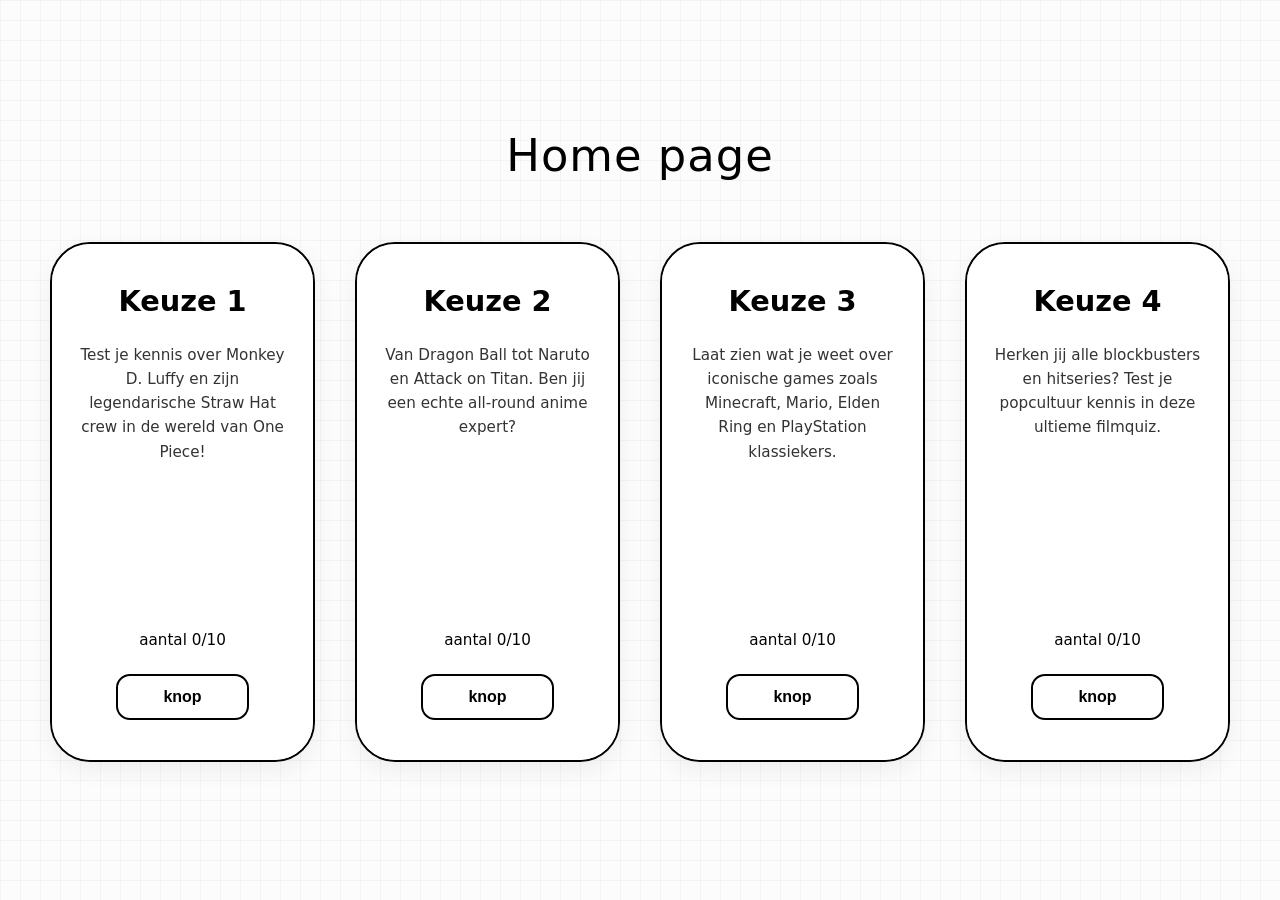
==== quiz.html @ ca00a47f "Initial commit" ====
<!DOCTYPE html>
<html lang="en">
<head>
    <meta charset="UTF-8">
    <meta name="viewport" content="width=device-width, initial-scale=1.0">
    <title>Choose Your Quiz</title>
    <link rel="stylesheet" href="main.css">
</head>
<body>

    <div id="selector-screen" class="home-wrapper">
        <h1 class="main-title">Home page</h1>
        
        <div class="card-grid">
            <div class="quiz-card bg-1">
                <div class="card-content">
                    <h2>Keuze 1</h2>
                    <p class="card-desc">Test je kennis over Monkey D. Luffy en zijn legendarische Straw Hat crew in de wereld van One Piece!</p>
                    <span class="card-counter">aantal 0/10</span>
                    <button class="card-btn" onclick="startQuiz('one-piece')">knop</button>
                </div>
            </div>

            <div class="quiz-card bg-2">
                <div class="card-content">
                    <h2>Keuze 2</h2>
                    <p class="card-desc">Van Dragon Ball tot Naruto en Attack on Titan. Ben jij een echte all-round anime expert?</p>
                    <span class="card-counter">aantal 0/10</span>
                    <button class="card-btn" onclick="startQuiz('anime-general')">knop</button>
                </div>
            </div>

            <div class="quiz-card bg-3">
                <div class="card-content">
                    <h2>Keuze 3</h2>
                    <p class="card-desc">Laat zien wat je weet over iconische games zoals Minecraft, Mario, Elden Ring en PlayStation klassiekers.</p>
                    <span class="card-counter">aantal 0/10</span>
                    <button class="card-btn" onclick="startQuiz('gaming')">knop</button>
                </div>
            </div>

            <div class="quiz-card bg-4">
                <div class="card-content">
                    <h2>Keuze 4</h2>
                    <p class="card-desc">Herken jij alle blockbusters en hitseries? Test je popcultuur kennis in deze ultieme filmquiz.</p>
                    <span class="card-counter">aantal 0/10</span>
                    <button class="card-btn" onclick="startQuiz('movies')">knop</button>
                </div>
            </div>
        </div>
    </div>

    <div id="quiz-screen" class="quiz-container hidden">
        <div class="quiz-header">
            <span id="progress-text">Question 1 of 10</span>
            <span id="score-text">Score: 0</span>
        </div>
        <h2 id="question-text">Question text?</h2>
        <div id="options-container" class="options-grid"></div>
    </div>

    <div id="results-screen" class="quiz-container hidden">
        <h1>Quiz Complete!</h1>
        <p id="final-score-text">You scored 0 out of 10</p>
        <button onclick="resetGame()" class="restart-btn">Play Again</button>
    </div>

    <script src="quiz.js"></script>
</body>
</html>
---- main.css ----
/* --- Basis Reset & Global Styles --- */
* {
    box-sizing: border-box;
    margin: 0;
    padding: 0;
}

body {
    font-family: 'Segoe UI', system-ui, sans-serif;
    color: #000000;
    min-height: 100vh;
    display: flex;
    justify-content: center;
    align-items: center;
    padding: 60px 20px;
    
    /* Mooie lichte achtergrond met een subtiel ruitjespatroon (net als je blueprint/schets) */
    background-color: #fcfcfc;
    background-image: 
        linear-gradient(to right, rgba(0, 0, 0, 0.03) 1px, transparent 1px),
        linear-gradient(to bottom, rgba(0, 0, 0, 0.03) 1px, transparent 1px);
    background-size: 20px 20px;
}

/* --- Layout voor het Keuzescherm --- */
.home-wrapper {
    width: 100%;
    max-width: 1200px; /* Iets breder gemaakt voor de extra tussenruimte */
    text-align: center;
}

.main-title {
    font-size: 2.8rem;
    font-weight: 500;
    margin-bottom: 50px;
    color: #000;
    letter-spacing: 1px;
}

/* Grid die de 4 kaarten verdeelt */
.card-grid {
    display: grid;
    grid-template-columns: repeat(auto-fit, minmax(240px, 1fr));
    gap: 40px; /* Verhoogd van 20px naar 40px zodat ze verder uit elkaar staan */
    width: 100%;
    padding: 10px;
}

/* --- De Kaarten (Geïnspireerd op jouw screenshot) --- */
.quiz-card {
    background-color: #ffffff;
    border: 2px solid #000000;
    border-radius: 40px; /* Grote afgeronde hoeken uit je blueprint */
    height: 520px;
    position: relative;
    overflow: hidden;
    display: flex;
    flex-direction: column;
    box-shadow: 0 8px 24px rgba(0, 0, 0, 0.06); /* Iets zachtere, mooiere schaduw */
    transition: transform 0.25s ease, box-shadow 0.25s ease;
}

/* Subtiel effect als je met de muis over een kaart beweegt */
.quiz-card:hover {
    transform: translateY(-8px);
    box-shadow: 0 12px 30px rgba(0, 0, 0, 0.12);
}

/* Overlay om de tekst super leesbaar te houden over de foto heen */
.card-content {
    background: rgba(255, 255, 255, 0.88); /* Wit semi-transparant laagje */
    width: 100%;
    height: 100%;
    padding: 40px 25px;
    display: flex;
    flex-direction: column;
    align-items: center;
}

.quiz-card h2 {
    font-size: 1.8rem;
    font-weight: 700;
    margin-bottom: 25px;
    color: #000;
}

.card-desc {
    font-size: 0.95rem;
    line-height: 1.6;
    color: #333;
    text-align: center;
    flex-grow: 1; /* Duwt de teller en knop strak naar beneden */
}

.card-counter {
    font-size: 0.95rem;
    color: #000;
    margin-bottom: 25px;
    font-weight: 500;
}

/* De knop onderaan de kaart */
.card-btn {
    background: #ffffff;
    color: #000000;
    border: 2px solid #000000; /* Iets dikkere rand voor betere look */
    border-radius: 14px;
    padding: 12px 45px;
    font-size: 1rem;
    font-weight: 600;
    cursor: pointer;
    width: auto;
    transition: all 0.2s ease;
}

.card-btn:hover {
    background-color: #000000;
    color: #ffffff;
}

/* --- Foto Achtergronden per Kaart --- */
.bg-1 {
    background-image: url('https://images.unsplash.com/photo-1607604276583-eef5d076aa5f?w=500');
    background-size: cover;
    background-position: center;
}
.bg-2 {
    background-image: url('https://images.unsplash.com/photo-1578632767115-351597cf2477?w=500');
    background-size: cover;
    background-position: center;
}
.bg-3 {
    background-image: url('https://images.unsplash.com/photo-1538481199705-c710c4e965fc?w=500');
    background-size: cover;
    background-position: center;
}
.bg-4 {
    background-image: url('https://images.unsplash.com/photo-1536440136628-849c177e76a1?w=500');
    background-size: cover;
    background-position: center;
}

/* --- Gameplay Schermen Stijlen (Wanneer de quiz start) --- */
.quiz-container {
    background: #ffffff;
    padding: 40px 30px;
    border-radius: 24px;
    border: 2px solid #000;
    width: 100%;
    max-width: 520px;
    text-align: center;
    box-shadow: 0 10px 30px rgba(0,0,0,0.1);
}

.hidden {
    display: none !important;
}

.quiz-header {
    display: flex;
    justify-content: space-between;
    font-size: 0.95rem;
    color: #666;
    margin-bottom: 20px;
    border-bottom: 1px solid #eee;
    padding-bottom: 12px;
}

.options-grid {
    display: flex;
    flex-direction: column;
    gap: 14px;
    margin-top: 20px;
}

.option-btn {
    background-color: #ffffff;
    color: #222;
    border: 2px solid #e0e0e0;
    border-radius: 12px;
    padding: 14px 20px;
    text-align: left;
    font-size: 1rem;
    font-weight: 500;
    cursor: pointer;
    transition: all 0.2s ease;
}

.option-btn:hover {
    border-color: #000000;
    background-color: #f9f9f9;
}

.restart-btn {
    background: #000;
    color: #fff;
    border: none;
    padding: 14px 30px;
    border-radius: 12px;
    cursor: pointer;
    font-weight: 600;
    margin-top: 25px;
    transition: background 0.2s;
}
.restart-btn:hover {
    background: #333;
}
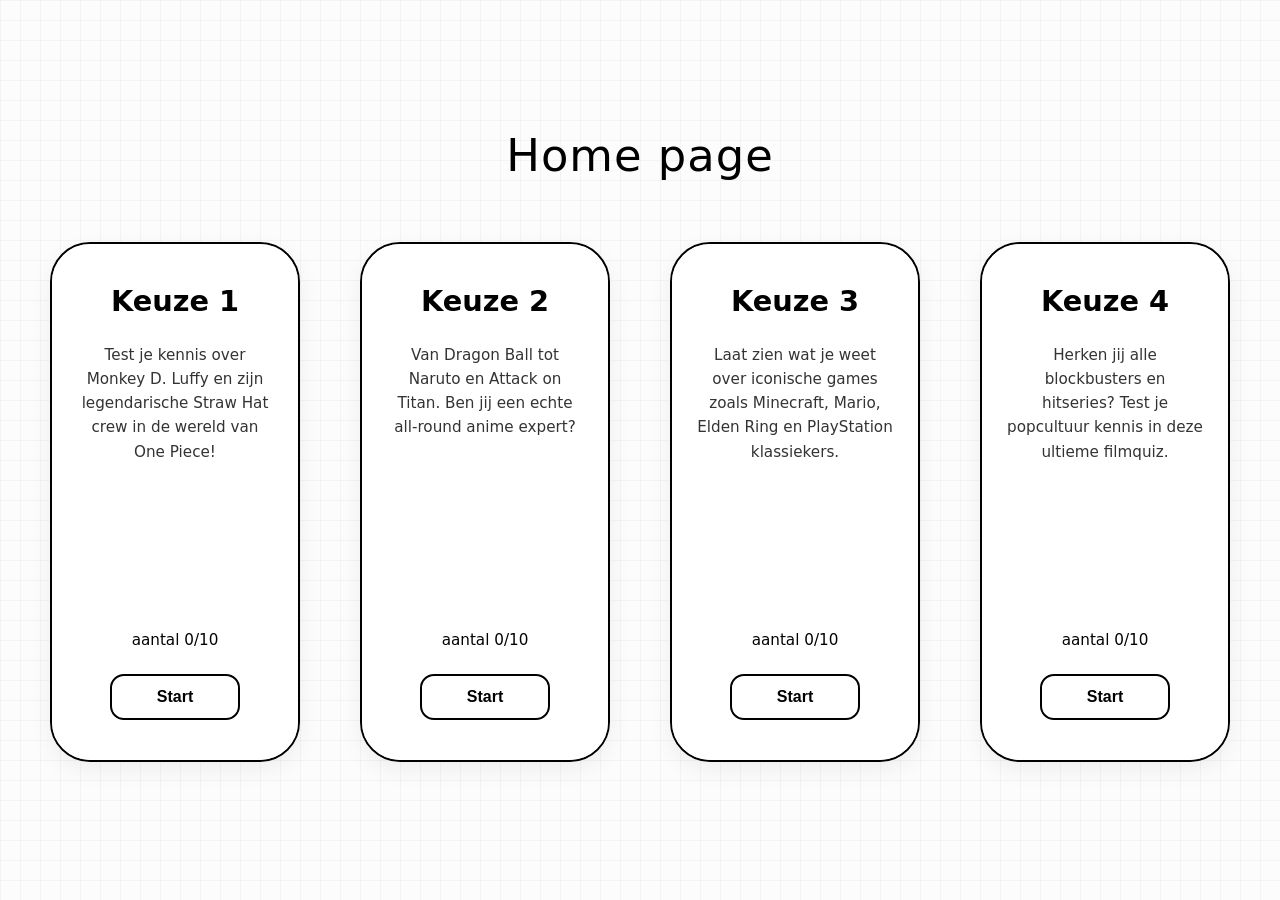
==== commit a4db687e: "redesinged" ====
--- a/quiz.html
+++ b/quiz.html
@@ -17,7 +17,7 @@
                     <h2>Keuze 1</h2>
                     <p class="card-desc">Test je kennis over Monkey D. Luffy en zijn legendarische Straw Hat crew in de wereld van One Piece!</p>
                     <span class="card-counter">aantal 0/10</span>
-                    <button class="card-btn" onclick="startQuiz('one-piece')">knop</button>
+                    <button class="card-btn" onclick="startQuiz('one-piece')">Start</button>
                 </div>
             </div>
 
@@ -26,7 +26,7 @@
                     <h2>Keuze 2</h2>
                     <p class="card-desc">Van Dragon Ball tot Naruto en Attack on Titan. Ben jij een echte all-round anime expert?</p>
                     <span class="card-counter">aantal 0/10</span>
-                    <button class="card-btn" onclick="startQuiz('anime-general')">knop</button>
+                    <button class="card-btn" onclick="startQuiz('anime-general')">Start</button>
                 </div>
             </div>
 
@@ -35,7 +35,7 @@
                     <h2>Keuze 3</h2>
                     <p class="card-desc">Laat zien wat je weet over iconische games zoals Minecraft, Mario, Elden Ring en PlayStation klassiekers.</p>
                     <span class="card-counter">aantal 0/10</span>
-                    <button class="card-btn" onclick="startQuiz('gaming')">knop</button>
+                    <button class="card-btn" onclick="startQuiz('gaming')">Start</button>
                 </div>
             </div>
 
@@ -44,7 +44,7 @@
                     <h2>Keuze 4</h2>
                     <p class="card-desc">Herken jij alle blockbusters en hitseries? Test je popcultuur kennis in deze ultieme filmquiz.</p>
                     <span class="card-counter">aantal 0/10</span>
-                    <button class="card-btn" onclick="startQuiz('movies')">knop</button>
+                    <button class="card-btn" onclick="startQuiz('movies')">Start</button>
                 </div>
             </div>
         </div>
--- a/main.css
+++ b/main.css
@@ -41,7 +41,7 @@
 .card-grid {
     display: grid;
     grid-template-columns: repeat(auto-fit, minmax(240px, 1fr));
-    gap: 40px; /* Verhoogd van 20px naar 40px zodat ze verder uit elkaar staan */
+    gap: 60px; /* Verhoogd van 20px naar 40px zodat ze verder uit elkaar staan */
     width: 100%;
     padding: 10px;
 }
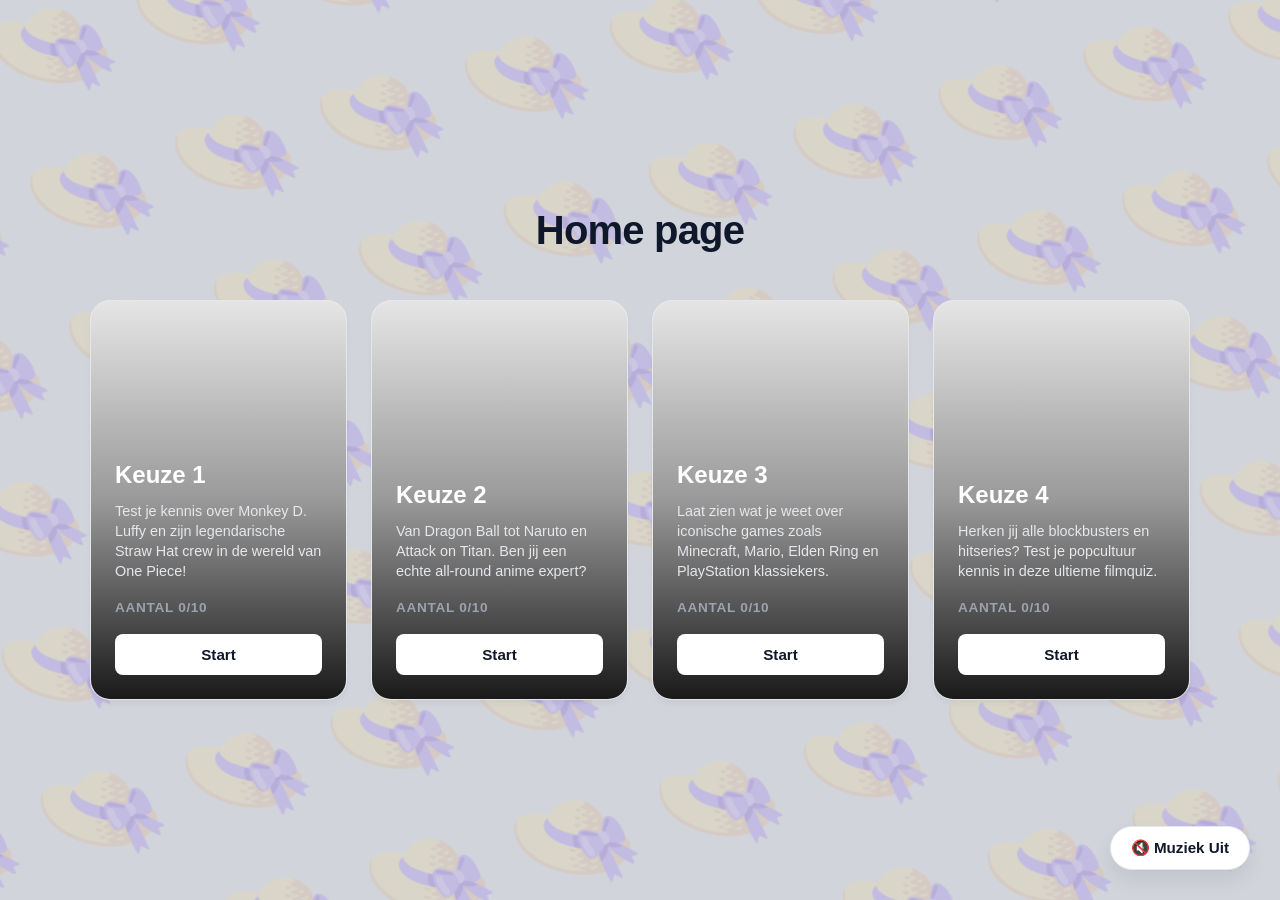
==== commit c6a71c1d: "background liedje" ====
--- a/quiz.html
+++ b/quiz.html
@@ -65,6 +65,33 @@
         <button onclick="resetGame()" class="restart-btn">Play Again</button>
     </div>
 
+    <audio id="bg-music" loop>
+            <source src="music.mp3" type="audio/mpeg">
+        </audio>
+
+        <button id="music-btn" class="music-toggle" onclick="toggleMusic()">
+            🔇 Muziek Uit
+        </button>
+
+        <script>
+            const music = document.getElementById("bg-music");
+            const musicBtn = document.getElementById("music-btn");
+            let isPlaying = false;
+
+            function toggleMusic() {
+                if (isPlaying) {
+                    music.pause();
+                    musicBtn.innerHTML = "🔇 Muziek Uit";
+                } else {
+                    music.play();
+                    musicBtn.innerHTML = "🔊 Muziek Aan";
+                }
+                isPlaying = !isPlaying;
+            }
+        </script>
+    </div> </body>
+</html>
+
     <script src="quiz.js"></script>
 </body>
 </html>
--- a/main.css
+++ b/main.css
@@ -1,4 +1,6 @@
-/* --- Basis Reset & Global Styles --- */
+/* ==========================================================================
+   1. BASIS & LUFFY ACHTERGROND (Grijze Editie)
+   ========================================================================== */
 * {
     box-sizing: border-box;
     margin: 0;
@@ -6,202 +8,355 @@
 }
 
 body {
-    font-family: 'Segoe UI', system-ui, sans-serif;
-    color: #000000;
+    font-family: -apple-system, BlinkMacSystemFont, "Segoe UI", Roboto, Helvetica, Arial, sans-serif;
+    color: #0f172a; 
     min-height: 100vh;
     display: flex;
     justify-content: center;
     align-items: center;
-    padding: 60px 20px;
-    
-    /* Mooie lichte achtergrond met een subtiel ruitjespatroon (net als je blueprint/schets) */
-    background-color: #fcfcfc;
-    background-image: 
-        linear-gradient(to right, rgba(0, 0, 0, 0.03) 1px, transparent 1px),
-        linear-gradient(to bottom, rgba(0, 0, 0, 0.03) 1px, transparent 1px);
-    background-size: 20px 20px;
-}
-
-/* --- Layout voor het Keuzescherm --- */
+    padding: 40px 20px;
+    line-height: 1.5;
+
+    /* Rustige, strakke zilvergrijze achtergrond */
+    background-color: #d1d5db; 
+    position: relative; 
+}
+
+/* Het Luffy Watermerk Patroon */
+body::before {
+    content: "";
+    position: fixed; 
+    top: -50%;
+    left: -50%;
+    width: 200vw;
+    height: 200vh;
+    background-image: url("data:image/svg+xml,%3Csvg xmlns='http://www.w3.org/2000/svg' viewBox='0 0 100 100'%3E%3Ctext y='0.9em' font-size='70'%3E👒%3C/text%3E%3C/svg%3E");
+    background-size: 150px 150px; 
+    background-repeat: repeat;
+    transform: rotate(-15deg); 
+    opacity: 0.20; 
+    z-index: -1; 
+    pointer-events: none; 
+}
+
+/* ==========================================================================
+   2. STARTPAGINA (Ultra Professioneel Redesign)
+   ========================================================================== */
+.welcome-container {
+    background: #ffffff;
+    padding: 50px 40px;
+    border-radius: 24px;
+    width: 100%;
+    max-width: 500px;
+    text-align: center;
+    box-shadow: 0 20px 40px rgba(0, 0, 0, 0.08); /* Zachte, zwevende schaduw */
+    position: relative;
+    overflow: hidden;
+}
+
+/* Dit zorgt voor de professionele kleurlijn bovenaan de witte kaart */
+.welcome-container::before {
+    content: "";
+    position: absolute;
+    top: 0;
+    left: 0;
+    width: 100%;
+    height: 6px;
+    background: linear-gradient(90deg, #3b82f6, #8b5cf6, #ec4899);
+}
+
+.logo-circle {
+    width: 80px;
+    height: 80px;
+    background: #f8fafc; /* Heel licht grijs-blauw voor de avatar */
+    border-radius: 50%;
+    display: flex;
+    justify-content: center;
+    align-items: center;
+    margin: 0 auto 24px auto;
+    box-shadow: 0 8px 16px rgba(0,0,0,0.06);
+    border: 2px solid #ffffff;
+    transition: transform 0.3s ease;
+}
+
+.welcome-container:hover .logo-circle {
+    transform: translateY(-5px) scale(1.05); /* Veert op als je over de kaart beweegt */
+}
+
+.logo-emoji {
+    font-size: 40px; /* Mooi formaat in de avatar cirkel */
+}
+
+.welcome-title {
+    font-size: 2rem;
+    font-weight: 800;
+    color: #0f172a;
+    margin-bottom: 12px;
+    letter-spacing: -0.03em;
+}
+
+.welcome-text {
+    color: #64748b;
+    font-size: 1.05rem;
+    line-height: 1.6;
+    margin-bottom: 24px;
+}
+
+/* De stijl voor de kleine categorie 'tags' */
+.badges-container {
+    display: flex;
+    justify-content: center;
+    gap: 10px;
+    margin-bottom: 32px;
+    flex-wrap: wrap;
+}
+
+.badge {
+    background: #f1f5f9;
+    border: 1px solid #e2e8f0;
+    color: #475569;
+    padding: 6px 14px;
+    border-radius: 20px;
+    font-size: 0.85rem;
+    font-weight: 600;
+    letter-spacing: 0.02em;
+}
+
+.start-btn {
+    display: flex;
+    align-items: center;
+    justify-content: center;
+    gap: 10px;
+    text-decoration: none;
+    background: #0f172a;
+    color: #ffffff;
+    font-size: 1.1rem;
+    font-weight: 600;
+    padding: 16px 24px;
+    border-radius: 14px;
+    width: 100%;
+    transition: all 0.2s ease;
+}
+
+.start-btn:hover {
+    background: #1e293b;
+    transform: translateY(-2px);
+    box-shadow: 0 10px 20px rgba(15, 23, 42, 0.15);
+}
+
+/* Animatie voor de SVG-pijl in de knop */
+.arrow-icon {
+    transition: transform 0.2s ease;
+}
+
+.start-btn:hover .arrow-icon {
+    transform: translateX(5px); /* Schuift de pijl naar rechts op hover */
+}
+
+/* ==========================================================================
+   3. QUIZ SELECTIESCHERM & KAARTEN (Blijft Ongewijzigd)
+   ========================================================================== */
 .home-wrapper {
     width: 100%;
-    max-width: 1200px; /* Iets breder gemaakt voor de extra tussenruimte */
+    max-width: 1100px;
     text-align: center;
 }
 
 .main-title {
-    font-size: 2.8rem;
-    font-weight: 500;
-    margin-bottom: 50px;
-    color: #000;
-    letter-spacing: 1px;
-}
-
-/* Grid die de 4 kaarten verdeelt */
+    font-size: 2.5rem;
+    font-weight: 800;
+    margin-bottom: 40px;
+    color: #0f172a;
+    letter-spacing: -0.02em;
+}
+
 .card-grid {
     display: grid;
-    grid-template-columns: repeat(auto-fit, minmax(240px, 1fr));
-    gap: 60px; /* Verhoogd van 20px naar 40px zodat ze verder uit elkaar staan */
-    width: 100%;
-    padding: 10px;
-}
-
-/* --- De Kaarten (Geïnspireerd op jouw screenshot) --- */
+    grid-template-columns: repeat(auto-fit, minmax(250px, 1fr));
+    gap: 24px;
+    width: 100%;
+}
+
 .quiz-card {
     background-color: #ffffff;
-    border: 2px solid #000000;
-    border-radius: 40px; /* Grote afgeronde hoeken uit je blueprint */
-    height: 520px;
+    border: 1px solid #e5e7eb;
+    border-radius: 20px;
+    height: 400px; 
     position: relative;
     overflow: hidden;
     display: flex;
     flex-direction: column;
-    box-shadow: 0 8px 24px rgba(0, 0, 0, 0.06); /* Iets zachtere, mooiere schaduw */
-    transition: transform 0.25s ease, box-shadow 0.25s ease;
-}
-
-/* Subtiel effect als je met de muis over een kaart beweegt */
+    box-shadow: 0 4px 6px -1px rgba(0, 0, 0, 0.05);
+    transition: transform 0.2s ease, box-shadow 0.2s ease;
+}
+
 .quiz-card:hover {
-    transform: translateY(-8px);
-    box-shadow: 0 12px 30px rgba(0, 0, 0, 0.12);
-}
-
-/* Overlay om de tekst super leesbaar te houden over de foto heen */
+    transform: translateY(-4px);
+    box-shadow: 0 15px 25px -3px rgba(0, 0, 0, 0.1);
+}
+
 .card-content {
-    background: rgba(255, 255, 255, 0.88); /* Wit semi-transparant laagje */
+    background: linear-gradient(to top, rgba(0,0,0,0.9) 0%, rgba(0,0,0,0.4) 50%, rgba(0,0,0,0.1) 100%);
     width: 100%;
     height: 100%;
-    padding: 40px 25px;
+    padding: 24px;
     display: flex;
     flex-direction: column;
-    align-items: center;
+    justify-content: flex-end; 
+    align-items: flex-start;
+    text-align: left;
 }
 
 .quiz-card h2 {
-    font-size: 1.8rem;
-    font-weight: 700;
-    margin-bottom: 25px;
-    color: #000;
+    font-size: 1.5rem;
+    font-weight: 700;
+    color: #ffffff;
+    margin-bottom: 8px;
 }
 
 .card-desc {
+    font-size: 0.9rem;
+    color: #e5e7eb;
+    margin-bottom: 16px;
+    line-height: 1.4;
+}
+
+.card-counter {
+    font-size: 0.85rem;
+    color: #9ca3af;
+    font-weight: 600;
+    text-transform: uppercase;
+    letter-spacing: 0.05em;
+    margin-bottom: 16px;
+}
+
+.card-btn {
+    background-color: #ffffff;
+    color: #111827;
+    border: none;
+    border-radius: 8px;
+    padding: 12px 20px;
     font-size: 0.95rem;
-    line-height: 1.6;
-    color: #333;
-    text-align: center;
-    flex-grow: 1; /* Duwt de teller en knop strak naar beneden */
-}
-
-.card-counter {
-    font-size: 0.95rem;
-    color: #000;
-    margin-bottom: 25px;
-    font-weight: 500;
-}
-
-/* De knop onderaan de kaart */
-.card-btn {
-    background: #ffffff;
-    color: #000000;
-    border: 2px solid #000000; /* Iets dikkere rand voor betere look */
-    border-radius: 14px;
-    padding: 12px 45px;
-    font-size: 1rem;
-    font-weight: 600;
+    font-weight: 700;
     cursor: pointer;
-    width: auto;
-    transition: all 0.2s ease;
+    width: 100%;
+    transition: background-color 0.2s;
 }
 
 .card-btn:hover {
-    background-color: #000000;
-    color: #ffffff;
-}
-
-/* --- Foto Achtergronden per Kaart --- */
-.bg-1 {
-    background-image: url('https://images.unsplash.com/photo-1607604276583-eef5d076aa5f?w=500');
-    background-size: cover;
-    background-position: center;
-}
-.bg-2 {
-    background-image: url('https://images.unsplash.com/photo-1578632767115-351597cf2477?w=500');
-    background-size: cover;
-    background-position: center;
-}
-.bg-3 {
-    background-image: url('https://images.unsplash.com/photo-1538481199705-c710c4e965fc?w=500');
-    background-size: cover;
-    background-position: center;
-}
-.bg-4 {
-    background-image: url('https://images.unsplash.com/photo-1536440136628-849c177e76a1?w=500');
-    background-size: cover;
-    background-position: center;
-}
-
-/* --- Gameplay Schermen Stijlen (Wanneer de quiz start) --- */
+    background-color: #f3f4f6;
+}
+
+/* Achtergrondafbeeldingen */
+.bg-1 { background-image: url('https://images.unsplash.com/photo-1607604276583-eef5d076aa5f?w=500'); background-size: cover; background-position: center; }
+.bg-2 { background-image: url('https://images.unsplash.com/photo-1578632767115-351597cf2477?w=500'); background-size: cover; background-position: center; }
+.bg-3 { background-image: url('https://images.unsplash.com/photo-1538481199705-c710c4e965fc?w=500'); background-size: cover; background-position: center; }
+.bg-4 { background-image: url('https://images.unsplash.com/photo-1536440136628-849c177e76a1?w=500'); background-size: cover; background-position: center; }
+
+/* ==========================================================================
+   4. HET QUIZ SPEELSCHERM (Gameplay)
+   ========================================================================== */
 .quiz-container {
     background: #ffffff;
-    padding: 40px 30px;
+    border: 1px solid #e5e7eb;
+    padding: 40px;
     border-radius: 24px;
-    border: 2px solid #000;
-    width: 100%;
-    max-width: 520px;
-    text-align: center;
-    box-shadow: 0 10px 30px rgba(0,0,0,0.1);
-}
-
-.hidden {
-    display: none !important;
-}
+    width: 100%;
+    max-width: 600px;
+    box-shadow: 0 20px 40px rgba(0, 0, 0, 0.08);
+}
+
+.hidden { display: none !important; }
 
 .quiz-header {
     display: flex;
     justify-content: space-between;
     font-size: 0.95rem;
-    color: #666;
-    margin-bottom: 20px;
-    border-bottom: 1px solid #eee;
-    padding-bottom: 12px;
+    color: #64748b;
+    font-weight: 700;
+    margin-bottom: 24px;
+    padding-bottom: 16px;
+    border-bottom: 2px solid #f1f5f9;
+}
+
+#quiz-screen h2 {
+    font-size: 1.35rem;
+    font-weight: 700;
+    color: #0f172a;
+    margin-bottom: 24px;
+    line-height: 1.4;
 }
 
 .options-grid {
     display: flex;
     flex-direction: column;
-    gap: 14px;
-    margin-top: 20px;
+    gap: 12px;
 }
 
 .option-btn {
     background-color: #ffffff;
-    color: #222;
-    border: 2px solid #e0e0e0;
+    color: #334155;
+    border: 2px solid #e2e8f0;
     border-radius: 12px;
-    padding: 14px 20px;
+    padding: 16px 20px;
     text-align: left;
-    font-size: 1rem;
-    font-weight: 500;
+    font-size: 1.05rem;
+    font-weight: 600;
     cursor: pointer;
     transition: all 0.2s ease;
 }
 
 .option-btn:hover {
-    border-color: #000000;
-    background-color: #f9f9f9;
+    border-color: #0f172a;
+    background-color: #f8fafc;
+    color: #0f172a;
+    transform: translateX(4px);
 }
 
 .restart-btn {
-    background: #000;
-    color: #fff;
+    background-color: #0f172a;
+    color: #ffffff;
     border: none;
-    padding: 14px 30px;
+    padding: 16px 24px;
     border-radius: 12px;
     cursor: pointer;
-    font-weight: 600;
-    margin-top: 25px;
-    transition: background 0.2s;
-}
+    font-weight: 700;
+    font-size: 1.1rem;
+    margin-top: 24px;
+    width: 100%;
+    transition: all 0.2s ease;
+}
+
 .restart-btn:hover {
-    background: #333;
+    background-color: #1e293b;
+    transform: translateY(-2px);
+}
+
+/* ==========================================================================
+   5. ZWEVENDE MUZIEK KNOP
+   ========================================================================== */
+.music-toggle {
+    position: fixed;
+    bottom: 30px;
+    right: 30px;
+    background: #ffffff;
+    border: 1px solid #e2e8f0;
+    color: #0f172a;
+    padding: 12px 20px;
+    border-radius: 30px;
+    font-size: 0.95rem;
+    font-weight: 600;
+    cursor: pointer;
+    box-shadow: 0 10px 20px rgba(0,0,0,0.08);
+    transition: all 0.2s ease;
+    z-index: 1000;
+    display: flex;
+    align-items: center;
+    gap: 8px;
+}
+
+.music-toggle:hover {
+    transform: translateY(-4px);
+    box-shadow: 0 15px 25px rgba(0,0,0,0.12);
+    border-color: #cbd5e1;
 }
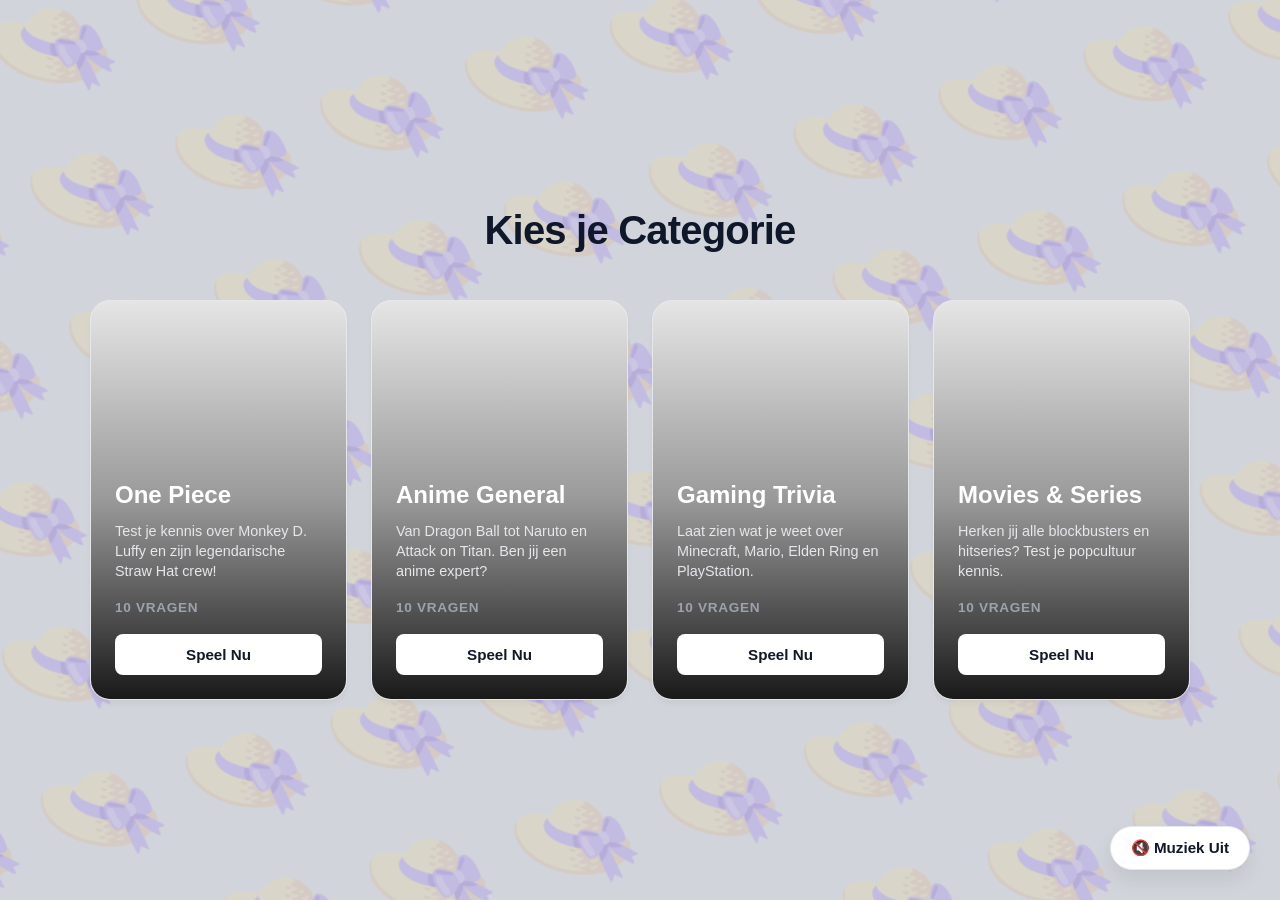
==== commit b39e6a19: "better css" ====
--- a/quiz.html
+++ b/quiz.html
@@ -1,97 +1,105 @@
 <!DOCTYPE html>
-<html lang="en">
+<html lang="nl">
 <head>
     <meta charset="UTF-8">
     <meta name="viewport" content="width=device-width, initial-scale=1.0">
-    <title>Choose Your Quiz</title>
+    <title>Kies Je Quiz</title>
     <link rel="stylesheet" href="main.css">
 </head>
 <body>
 
     <div id="selector-screen" class="home-wrapper">
-        <h1 class="main-title">Home page</h1>
+        <h1 class="main-title">Kies je Categorie</h1>
         
         <div class="card-grid">
             <div class="quiz-card bg-1">
                 <div class="card-content">
-                    <h2>Keuze 1</h2>
-                    <p class="card-desc">Test je kennis over Monkey D. Luffy en zijn legendarische Straw Hat crew in de wereld van One Piece!</p>
-                    <span class="card-counter">aantal 0/10</span>
-                    <button class="card-btn" onclick="startQuiz('one-piece')">Start</button>
+                    <h2>One Piece</h2>
+                    <p class="card-desc">Test je kennis over Monkey D. Luffy en zijn legendarische Straw Hat crew!</p>
+                    <span class="card-counter">10 Vragen</span>
+                    <button class="card-btn" onclick="startQuiz('one-piece')">Speel Nu</button>
                 </div>
             </div>
 
             <div class="quiz-card bg-2">
                 <div class="card-content">
-                    <h2>Keuze 2</h2>
-                    <p class="card-desc">Van Dragon Ball tot Naruto en Attack on Titan. Ben jij een echte all-round anime expert?</p>
-                    <span class="card-counter">aantal 0/10</span>
-                    <button class="card-btn" onclick="startQuiz('anime-general')">Start</button>
+                    <h2>Anime General</h2>
+                    <p class="card-desc">Van Dragon Ball tot Naruto en Attack on Titan. Ben jij een anime expert?</p>
+                    <span class="card-counter">10 Vragen</span>
+                    <button class="card-btn" onclick="startQuiz('anime-general')">Speel Nu</button>
                 </div>
             </div>
 
             <div class="quiz-card bg-3">
                 <div class="card-content">
-                    <h2>Keuze 3</h2>
-                    <p class="card-desc">Laat zien wat je weet over iconische games zoals Minecraft, Mario, Elden Ring en PlayStation klassiekers.</p>
-                    <span class="card-counter">aantal 0/10</span>
-                    <button class="card-btn" onclick="startQuiz('gaming')">Start</button>
+                    <h2>Gaming Trivia</h2>
+                    <p class="card-desc">Laat zien wat je weet over Minecraft, Mario, Elden Ring en PlayStation.</p>
+                    <span class="card-counter">10 Vragen</span>
+                    <button class="card-btn" onclick="startQuiz('gaming')">Speel Nu</button>
                 </div>
             </div>
 
             <div class="quiz-card bg-4">
                 <div class="card-content">
-                    <h2>Keuze 4</h2>
-                    <p class="card-desc">Herken jij alle blockbusters en hitseries? Test je popcultuur kennis in deze ultieme filmquiz.</p>
-                    <span class="card-counter">aantal 0/10</span>
-                    <button class="card-btn" onclick="startQuiz('movies')">Start</button>
+                    <h2>Movies & Series</h2>
+                    <p class="card-desc">Herken jij alle blockbusters en hitseries? Test je popcultuur kennis.</p>
+                    <span class="card-counter">10 Vragen</span>
+                    <button class="card-btn" onclick="startQuiz('movies')">Speel Nu</button>
                 </div>
             </div>
         </div>
     </div>
 
     <div id="quiz-screen" class="quiz-container hidden">
-        <div class="quiz-header">
-            <span id="progress-text">Question 1 of 10</span>
-            <span id="score-text">Score: 0</span>
+        <div class="quiz-status-bar">
+            <span id="progress-text" class="status-badge">Vraag 1/10</span>
+            <span id="score-text" class="status-badge score-badge">Score: 0</span>
         </div>
-        <h2 id="question-text">Question text?</h2>
-        <div id="options-container" class="options-grid"></div>
+        
+        <h2 id="question-text" class="question-title">Hier komt de vraag?</h2>
+        
+        <div id="options-container" class="options-grid">
+            </div>
     </div>
 
-    <div id="results-screen" class="quiz-container hidden">
-        <h1>Quiz Complete!</h1>
-        <p id="final-score-text">You scored 0 out of 10</p>
-        <button onclick="resetGame()" class="restart-btn">Play Again</button>
+    <div id="results-screen" class="quiz-container hidden text-center">
+        <div class="logo-circle" style="margin: 0 auto 24px auto;">
+            <span class="logo-emoji">🏆</span>
+        </div>
+        <h1 class="welcome-title">Quiz Voltooid!</h1>
+        <p id="final-score-text" class="welcome-text" style="font-size: 1.25rem; font-weight: 600; color: #0f172a;">
+            Je scoorde 0 van de 10
+        </p>
+        
+        <button onclick="resetGame()" class="start-btn" style="margin-top: 20px;">
+            Terug naar Menu
+            <svg class="arrow-icon" width="20" height="20" viewBox="0 0 24 24" fill="none" stroke="currentColor" stroke-width="2" stroke-linecap="round" stroke-linejoin="round">
+                <line x1="19" y1="12" x2="5" y2="12"></line>
+                <polyline points="12 19 5 12 12 5"></polyline>
+            </svg>
+        </button>
     </div>
 
     <audio id="bg-music" loop>
-            <source src="music.mp3" type="audio/mpeg">
-        </audio>
-
-        <button id="music-btn" class="music-toggle" onclick="toggleMusic()">
-            🔇 Muziek Uit
-        </button>
-
-        <script>
-            const music = document.getElementById("bg-music");
-            const musicBtn = document.getElementById("music-btn");
-            let isPlaying = false;
-
-            function toggleMusic() {
-                if (isPlaying) {
-                    music.pause();
-                    musicBtn.innerHTML = "🔇 Muziek Uit";
-                } else {
-                    music.play();
-                    musicBtn.innerHTML = "🔊 Muziek Aan";
-                }
-                isPlaying = !isPlaying;
-            }
-        </script>
-    </div> </body>
-</html>
+        <source src="music.mp3" type="audio/mpeg">
+    </audio>
+    <button id="music-btn" class="music-toggle" onclick="toggleMusic()">🔇 Muziek Uit</button>
 
     <script src="quiz.js"></script>
+    <script>
+        const music = document.getElementById("bg-music");
+        const musicBtn = document.getElementById("music-btn");
+        let isPlaying = false;
+        function toggleMusic() {
+            if (isPlaying) {
+                music.pause();
+                musicBtn.innerHTML = "🔇 Muziek Uit";
+            } else {
+                music.play();
+                musicBtn.innerHTML = "🔊 Muziek Aan";
+            }
+            isPlaying = !isPlaying;
+        }
+    </script>
 </body>
 </html>
--- a/main.css
+++ b/main.css
@@ -256,80 +256,153 @@
 /* ==========================================================================
    4. HET QUIZ SPEELSCHERM (Gameplay)
    ========================================================================== */
+/* ==========================================================================
+   4. HET QUIZ SPEELSCHERM (Professionele Gameplay)
+   ========================================================================== */
 .quiz-container {
     background: #ffffff;
-    border: 1px solid #e5e7eb;
     padding: 40px;
     border-radius: 24px;
     width: 100%;
     max-width: 600px;
     box-shadow: 0 20px 40px rgba(0, 0, 0, 0.08);
+    position: relative;
+    overflow: hidden;
+    text-align: center; /* Zorgt dat het resultatenscherm netjes in het midden staat */
+}
+
+/* De gekleurde streep bovenaan, net als bij de welkomstpagina */
+.quiz-container::before {
+    content: "";
+    position: absolute;
+    top: 0;
+    left: 0;
+    width: 100%;
+    height: 6px;
+    background: linear-gradient(90deg, #3b82f6, #8b5cf6, #ec4899);
 }
 
 .hidden { display: none !important; }
 
-.quiz-header {
+/* De nieuwe Status Balk */
+.quiz-status-bar {
     display: flex;
     justify-content: space-between;
+    align-items: center;
+    background: #f8fafc;
+    border: 1px solid #e2e8f0;
+    padding: 12px 20px;
+    border-radius: 14px;
+    margin-bottom: 24px;
+}
+
+.status-badge {
     font-size: 0.95rem;
-    color: #64748b;
     font-weight: 700;
-    margin-bottom: 24px;
-    padding-bottom: 16px;
-    border-bottom: 2px solid #f1f5f9;
-}
-
-#quiz-screen h2 {
-    font-size: 1.35rem;
-    font-weight: 700;
-    color: #0f172a;
-    margin-bottom: 24px;
-    line-height: 1.4;
-}
-
+    color: #475569;
+}
+
+.score-badge {
+    color: #10b981; /* Fris groen voor de score */
+}
+
+.question-title {
+    font-size: 1.4rem;
+    font-weight: 800;
+    color: #0f172a;
+    margin-bottom: 30px;
+    line-height: 1.5;
+    text-align: left; /* Vragen lezen fijner als ze links zijn uitgelijnd */
+}
+
+/* --- HET MAGISCHE A, B, C, D ANTWOORDEN SYSTEEM --- */
 .options-grid {
     display: flex;
     flex-direction: column;
-    gap: 12px;
+    gap: 14px;
+    counter-reset: optionCounter; /* Start een teller voor de knoppen */
 }
 
 .option-btn {
+    position: relative;
     background-color: #ffffff;
     color: #334155;
     border: 2px solid #e2e8f0;
-    border-radius: 12px;
-    padding: 16px 20px;
+    border-radius: 16px;
+    /* Extra ruimte links (56px) zodat het letter-icoontje past */
+    padding: 16px 20px 16px 56px; 
     text-align: left;
     font-size: 1.05rem;
     font-weight: 600;
     cursor: pointer;
     transition: all 0.2s ease;
-}
-
+    display: flex;
+    align-items: center;
+}
+
+/* Tekent automatisch een A, B, C, D in het vierkantje */
+.option-btn::before {
+    counter-increment: optionCounter;
+    content: counter(optionCounter, upper-alpha); /* A, B, C of D */
+    position: absolute;
+    left: 14px;
+    background: #f1f5f9;
+    color: #64748b;
+    border: 1px solid #e2e8f0;
+    width: 30px;
+    height: 30px;
+    border-radius: 8px;
+    display: flex;
+    justify-content: center;
+    align-items: center;
+    font-size: 0.9rem;
+    font-weight: 800;
+    transition: all 0.2s ease;
+}
+
+/* Hover Effecten */
 .option-btn:hover {
     border-color: #0f172a;
     background-color: #f8fafc;
-    color: #0f172a;
-    transform: translateX(4px);
-}
-
-.restart-btn {
-    background-color: #0f172a;
+    transform: translateY(-2px);
+    box-shadow: 0 6px 15px rgba(0,0,0,0.06);
+    color: #0f172a;
+}
+
+/* Het A, B, C, D blokje kleurt mee als je eroverheen gaat! */
+.option-btn:hover::before {
+    background: #0f172a;
     color: #ffffff;
-    border: none;
-    padding: 16px 24px;
-    border-radius: 12px;
+    border-color: #0f172a;
+}
+
+/* ==========================================================================
+   5. ZWEVENDE MUZIEK KNOP
+   ========================================================================== */
+.music-toggle {
+    position: fixed;
+    bottom: 30px;
+    right: 30px;
+    background: #ffffff;
+    border: 2px solid #e2e8f0;
+    color: #0f172a;
+    padding: 12px 20px;
+    border-radius: 30px;
+    font-size: 1rem;
+    font-weight: 700;
     cursor: pointer;
-    font-weight: 700;
-    font-size: 1.1rem;
-    margin-top: 24px;
-    width: 100%;
+    box-shadow: 0 10px 20px rgba(0,0,0,0.1);
     transition: all 0.2s ease;
-}
-
-.restart-btn:hover {
-    background-color: #1e293b;
-    transform: translateY(-2px);
+    z-index: 1000;
+    display: flex;
+    align-items: center;
+    gap: 8px;
+}
+
+.music-toggle:hover {
+    transform: translateY(-5px) scale(1.05); 
+    box-shadow: 0 15px 25px rgba(0,0,0,0.15);
+    border-color: #3b82f6; 
 }
 
 /* ==========================================================================
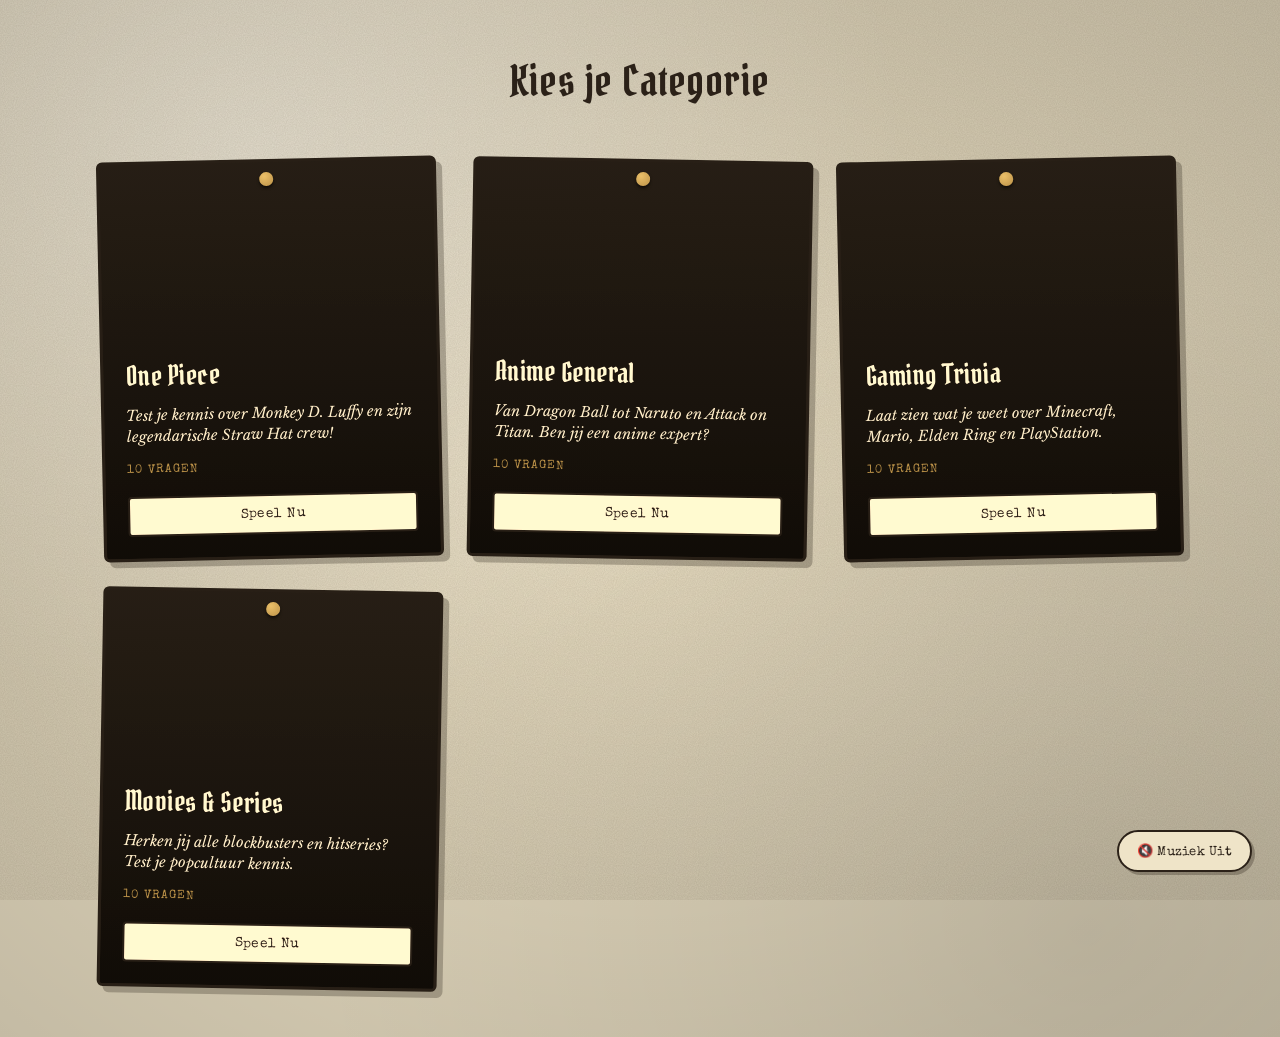
==== commit 41699f39: "NEW LAYOUT" ====
--- a/quiz.html
+++ b/quiz.html
@@ -4,13 +4,14 @@
     <meta charset="UTF-8">
     <meta name="viewport" content="width=device-width, initial-scale=1.0">
     <title>Kies Je Quiz</title>
+    <link rel="icon" type="image/png" href="hat.png">
     <link rel="stylesheet" href="main.css">
 </head>
 <body>
 
     <div id="selector-screen" class="home-wrapper">
         <h1 class="main-title">Kies je Categorie</h1>
-        
+
         <div class="card-grid">
             <div class="quiz-card bg-1">
                 <div class="card-content">
@@ -55,22 +56,22 @@
             <span id="progress-text" class="status-badge">Vraag 1/10</span>
             <span id="score-text" class="status-badge score-badge">Score: 0</span>
         </div>
-        
+
         <h2 id="question-text" class="question-title">Hier komt de vraag?</h2>
-        
+
         <div id="options-container" class="options-grid">
-            </div>
+        </div>
     </div>
 
-    <div id="results-screen" class="quiz-container hidden text-center">
+    <div id="results-screen" class="quiz-container hidden">
         <div class="logo-circle" style="margin: 0 auto 24px auto;">
-            <span class="logo-emoji">🏆</span>
+            <img src="hat.png" alt="Strohoed">
         </div>
         <h1 class="welcome-title">Quiz Voltooid!</h1>
-        <p id="final-score-text" class="welcome-text" style="font-size: 1.25rem; font-weight: 600; color: #0f172a;">
+        <p id="final-score-text" class="welcome-text" style="font-style: normal; font-size: 1.2rem; font-weight: 700; color: var(--ink);">
             Je scoorde 0 van de 10
         </p>
-        
+
         <button onclick="resetGame()" class="start-btn" style="margin-top: 20px;">
             Terug naar Menu
             <svg class="arrow-icon" width="20" height="20" viewBox="0 0 24 24" fill="none" stroke="currentColor" stroke-width="2" stroke-linecap="round" stroke-linejoin="round">
@@ -102,4 +103,4 @@
         }
     </script>
 </body>
-</html>+</html>
--- a/main.css
+++ b/main.css
@@ -1,398 +1,490 @@
 /* ==========================================================================
-   1. BASIS & LUFFY ACHTERGROND (Grijze Editie)
-   ========================================================================== */
+   SCHATKAART LOGBOEK — design tokens
+   Kleur:  perkament #EDE3C7 / schaduw #C9B48C / inkt #2B2118
+           lakzegel-rood #9B3A2E / oud-goud #B8862E / kompas-teal #33635C
+   Type:   'Pirata One'      → logo & grote titel (piratenposter)
+           'Libre Baskerville'→ leesbare tekst, vragen, koppen in kaarten
+           'Special Elite'    → typemachine/gestempelde labels & knoppen
+   ========================================================================== */
+@import url('https://fonts.googleapis.com/css2?family=Pirata+One&family=Libre+Baskerville:ital,wght@0,400;0,700;1,400&family=Special+Elite&display=swap');
+
+:root {
+    --parchment: #efe4c8;
+    --parchment-dark: #e2d3ab;
+    --paper-shadow: #b9a06e;
+    --ink: #2b2118;
+    --ink-soft: #5a4a37;
+    --wax: #9b3a2e;
+    --wax-dark: #7a2c22;
+    --gold: #b8862e;
+    --teal: #33635c;
+    --rope: #8a6a3f;
+}
+
 * {
     box-sizing: border-box;
     margin: 0;
     padding: 0;
 }
 
+/* ==========================================================================
+   1. BASIS & PERKAMENT ACHTERGROND
+   ========================================================================== */
 body {
-    font-family: -apple-system, BlinkMacSystemFont, "Segoe UI", Roboto, Helvetica, Arial, sans-serif;
-    color: #0f172a; 
+    font-family: 'Libre Baskerville', serif;
+    color: var(--ink);
     min-height: 100vh;
     display: flex;
     justify-content: center;
     align-items: center;
-    padding: 40px 20px;
-    line-height: 1.5;
-
-    /* Rustige, strakke zilvergrijze achtergrond */
-    background-color: #d1d5db; 
-    position: relative; 
-}
-
-/* Het Luffy Watermerk Patroon */
+    padding: 48px 20px;
+    line-height: 1.6;
+    position: relative;
+
+    background-color: var(--parchment);
+    background-image:
+        radial-gradient(ellipse at 20% 15%, rgba(255,255,255,0.35) 0%, transparent 45%),
+        radial-gradient(ellipse at 85% 90%, rgba(0,0,0,0.10) 0%, transparent 50%),
+        radial-gradient(ellipse at center, rgba(0,0,0,0.02) 0%, rgba(0,0,0,0.18) 100%);
+    overflow-x: hidden;
+}
+
+/* Papierkorrel (fijne ruis via SVG-filter i.p.v. herhaald emoji-patroon) */
 body::before {
     content: "";
-    position: fixed; 
-    top: -50%;
-    left: -50%;
-    width: 200vw;
-    height: 200vh;
-    background-image: url("data:image/svg+xml,%3Csvg xmlns='http://www.w3.org/2000/svg' viewBox='0 0 100 100'%3E%3Ctext y='0.9em' font-size='70'%3E👒%3C/text%3E%3C/svg%3E");
-    background-size: 150px 150px; 
-    background-repeat: repeat;
-    transform: rotate(-15deg); 
-    opacity: 0.20; 
-    z-index: -1; 
-    pointer-events: none; 
-}
-
-/* ==========================================================================
-   2. STARTPAGINA (Ultra Professioneel Redesign)
-   ========================================================================== */
-.welcome-container {
-    background: #ffffff;
-    padding: 50px 40px;
-    border-radius: 24px;
+    position: fixed;
+    inset: 0;
+    background-image: url("data:image/svg+xml,%3Csvg xmlns='http://www.w3.org/2000/svg' width='120' height='120'%3E%3Cfilter id='n'%3E%3CfeTurbulence type='fractalNoise' baseFrequency='0.9' numOctaves='2' stitchTiles='stitch'/%3E%3CfeColorMatrix type='matrix' values='0 0 0 0 0.16  0 0 0 0 0.13  0 0 0 0 0.09  0 0 0 0.35 0'/%3E%3C/filter%3E%3Crect width='100%25' height='100%25' filter='url(%23n)'/%3E%3C/svg%3E");
+    opacity: 0.5;
+    mix-blend-mode: multiply;
+    pointer-events: none;
+    z-index: 0;
+}
+
+/* ==========================================================================
+   2. GEDEELDE "PAPIEREN KAART" BASIS — gebruikt door alle schermen
+   ========================================================================== */
+.welcome-container,
+.quiz-container,
+.home-wrapper {
+    position: relative;
+    z-index: 1;
+}
+
+.welcome-container,
+.quiz-container {
+    background: var(--parchment-dark);
+    padding: 52px 44px;
     width: 100%;
-    max-width: 500px;
+    max-width: 520px;
     text-align: center;
-    box-shadow: 0 20px 40px rgba(0, 0, 0, 0.08); /* Zachte, zwevende schaduw */
     position: relative;
-    overflow: hidden;
-}
-
-/* Dit zorgt voor de professionele kleurlijn bovenaan de witte kaart */
-.welcome-container::before {
+    border: 1px solid rgba(43,33,24,0.15);
+    box-shadow:
+        0 2px 0 rgba(255,255,255,0.4) inset,
+        0 30px 50px -20px rgba(43,33,24,0.45);
+    /* licht onregelmatige, "gescheurde" hoeken i.p.v. perfecte border-radius */
+    clip-path: polygon(
+        0% 2%, 3% 0%, 97% 1%, 100% 3%,
+        99% 97%, 96% 100%, 4% 99%, 0% 96%
+    );
+}
+
+/* Verweerde vlekken op de kaart */
+.welcome-container::after,
+.quiz-container::after {
     content: "";
     position: absolute;
-    top: 0;
-    left: 0;
-    width: 100%;
-    height: 6px;
-    background: linear-gradient(90deg, #3b82f6, #8b5cf6, #ec4899);
+    inset: 0;
+    background:
+        radial-gradient(circle at 88% 12%, rgba(155,58,46,0.06) 0%, transparent 12%),
+        radial-gradient(circle at 8% 85%, rgba(43,33,24,0.07) 0%, transparent 18%);
+    pointer-events: none;
 }
 
 .logo-circle {
-    width: 80px;
-    height: 80px;
-    background: #f8fafc; /* Heel licht grijs-blauw voor de avatar */
+    width: 96px;
+    height: 96px;
+    background: var(--parchment);
     border-radius: 50%;
     display: flex;
     justify-content: center;
     align-items: center;
-    margin: 0 auto 24px auto;
-    box-shadow: 0 8px 16px rgba(0,0,0,0.06);
-    border: 2px solid #ffffff;
-    transition: transform 0.3s ease;
+    margin: 0 auto 22px auto;
+    border: 3px solid var(--ink);
+    box-shadow: 0 0 0 5px var(--parchment-dark), 0 6px 14px rgba(43,33,24,0.35);
+    transition: transform 0.35s ease;
+    overflow: hidden;
 }
 
 .welcome-container:hover .logo-circle {
-    transform: translateY(-5px) scale(1.05); /* Veert op als je over de kaart beweegt */
+    transform: rotate(-8deg) scale(1.04);
 }
 
 .logo-emoji {
-    font-size: 40px; /* Mooi formaat in de avatar cirkel */
+    font-size: 44px;
+}
+
+.logo-circle img {
+    width: 74%;
+    height: 74%;
+    object-fit: contain;
+    filter: drop-shadow(0 2px 2px rgba(0,0,0,0.25));
 }
 
 .welcome-title {
-    font-size: 2rem;
-    font-weight: 800;
-    color: #0f172a;
-    margin-bottom: 12px;
-    letter-spacing: -0.03em;
+    font-family: 'Pirata One', serif;
+    font-size: 2.6rem;
+    font-weight: 400;
+    color: var(--ink);
+    margin-bottom: 14px;
+    letter-spacing: 0.02em;
+    text-shadow: 1px 1px 0 rgba(255,255,255,0.3);
 }
 
 .welcome-text {
-    color: #64748b;
-    font-size: 1.05rem;
-    line-height: 1.6;
-    margin-bottom: 24px;
-}
-
-/* De stijl voor de kleine categorie 'tags' */
+    color: var(--ink-soft);
+    font-size: 1.02rem;
+    font-style: italic;
+    line-height: 1.7;
+    margin-bottom: 26px;
+    padding: 0 6px;
+}
+
+/* Badges = kleine lakzegel-achtige stempels, licht scheefgezet */
 .badges-container {
     display: flex;
     justify-content: center;
-    gap: 10px;
-    margin-bottom: 32px;
+    gap: 12px;
+    margin-bottom: 34px;
     flex-wrap: wrap;
 }
 
 .badge {
-    background: #f1f5f9;
-    border: 1px solid #e2e8f0;
-    color: #475569;
-    padding: 6px 14px;
-    border-radius: 20px;
-    font-size: 0.85rem;
-    font-weight: 600;
-    letter-spacing: 0.02em;
-}
-
+    background: var(--parchment);
+    border: 1.5px solid var(--ink);
+    color: var(--ink);
+    padding: 7px 14px;
+    border-radius: 3px;
+    font-family: 'Special Elite', monospace;
+    font-size: 0.78rem;
+    letter-spacing: 0.03em;
+    box-shadow: 2px 2px 0 rgba(43,33,24,0.18);
+}
+.badge:nth-child(1) { transform: rotate(-3deg); }
+.badge:nth-child(2) { transform: rotate(1.5deg); }
+.badge:nth-child(3) { transform: rotate(-1deg); }
+
+/* Start-knop: gebrandmerkt houten bord i.p.v. strak SaaS-button */
 .start-btn {
     display: flex;
     align-items: center;
     justify-content: center;
     gap: 10px;
     text-decoration: none;
-    background: #0f172a;
-    color: #ffffff;
-    font-size: 1.1rem;
-    font-weight: 600;
-    padding: 16px 24px;
-    border-radius: 14px;
+    background: var(--ink);
+    color: var(--parchment);
+    font-family: 'Special Elite', monospace;
+    font-size: 1rem;
+    letter-spacing: 0.04em;
+    padding: 17px 24px;
+    border: 2px solid var(--ink);
+    border-radius: 4px;
     width: 100%;
-    transition: all 0.2s ease;
+    position: relative;
+    transition: transform 0.15s ease, box-shadow 0.15s ease;
+    box-shadow: 3px 3px 0 var(--wax-dark);
 }
 
 .start-btn:hover {
-    background: #1e293b;
-    transform: translateY(-2px);
-    box-shadow: 0 10px 20px rgba(15, 23, 42, 0.15);
-}
-
-/* Animatie voor de SVG-pijl in de knop */
+    transform: translate(-2px, -2px);
+    box-shadow: 5px 5px 0 var(--wax-dark);
+}
+
+.start-btn:active {
+    transform: translate(1px, 1px);
+    box-shadow: 1px 1px 0 var(--wax-dark);
+}
+
 .arrow-icon {
     transition: transform 0.2s ease;
 }
 
 .start-btn:hover .arrow-icon {
-    transform: translateX(5px); /* Schuift de pijl naar rechts op hover */
-}
-
-/* ==========================================================================
-   3. QUIZ SELECTIESCHERM & KAARTEN (Blijft Ongewijzigd)
+    transform: translateX(5px);
+}
+
+/* ==========================================================================
+   3. QUIZ SELECTIESCHERM — verspreide kaartfragmenten
    ========================================================================== */
 .home-wrapper {
     width: 100%;
-    max-width: 1100px;
+    max-width: 1080px;
     text-align: center;
 }
 
 .main-title {
-    font-size: 2.5rem;
-    font-weight: 800;
-    margin-bottom: 40px;
-    color: #0f172a;
-    letter-spacing: -0.02em;
+    font-family: 'Pirata One', serif;
+    font-size: 2.6rem;
+    font-weight: 400;
+    margin-bottom: 44px;
+    color: var(--ink);
+    letter-spacing: 0.02em;
 }
 
 .card-grid {
     display: grid;
     grid-template-columns: repeat(auto-fit, minmax(250px, 1fr));
-    gap: 24px;
+    gap: 30px;
     width: 100%;
 }
 
 .quiz-card {
-    background-color: #ffffff;
-    border: 1px solid #e5e7eb;
-    border-radius: 20px;
-    height: 400px; 
+    background-color: var(--ink);
+    border: 3px solid var(--ink);
+    border-radius: 6px;
+    height: 400px;
     position: relative;
     overflow: hidden;
     display: flex;
     flex-direction: column;
-    box-shadow: 0 4px 6px -1px rgba(0, 0, 0, 0.05);
+    box-shadow: 6px 6px 0 rgba(43,33,24,0.28);
     transition: transform 0.2s ease, box-shadow 0.2s ease;
 }
 
+/* Punaise bovenaan elke kaart */
+.quiz-card::before {
+    content: "";
+    position: absolute;
+    top: 10px;
+    left: 50%;
+    transform: translateX(-50%);
+    width: 14px;
+    height: 14px;
+    background: radial-gradient(circle at 35% 30%, #e2b04a, var(--gold));
+    border-radius: 50%;
+    box-shadow: 0 2px 3px rgba(0,0,0,0.5);
+    z-index: 3;
+}
+
+.quiz-card:nth-child(odd)  { transform: rotate(-1.2deg); }
+.quiz-card:nth-child(even) { transform: rotate(1deg); }
+
 .quiz-card:hover {
-    transform: translateY(-4px);
-    box-shadow: 0 15px 25px -3px rgba(0, 0, 0, 0.1);
+    transform: translateY(-6px) rotate(0deg) scale(1.02);
+    box-shadow: 9px 9px 0 rgba(43,33,24,0.32);
+    z-index: 2;
 }
 
 .card-content {
-    background: linear-gradient(to top, rgba(0,0,0,0.9) 0%, rgba(0,0,0,0.4) 50%, rgba(0,0,0,0.1) 100%);
+    background: linear-gradient(to top, rgba(20,15,10,0.94) 0%, rgba(20,15,10,0.45) 55%, rgba(20,15,10,0.08) 100%);
     width: 100%;
     height: 100%;
-    padding: 24px;
+    padding: 26px 22px 22px;
     display: flex;
     flex-direction: column;
-    justify-content: flex-end; 
+    justify-content: flex-end;
     align-items: flex-start;
     text-align: left;
 }
 
 .quiz-card h2 {
-    font-size: 1.5rem;
-    font-weight: 700;
-    color: #ffffff;
+    font-family: 'Pirata One', serif;
+    font-size: 1.7rem;
+    font-weight: 400;
+    color: var(--parchment);
     margin-bottom: 8px;
+    letter-spacing: 0.02em;
 }
 
 .card-desc {
     font-size: 0.9rem;
-    color: #e5e7eb;
+    font-style: italic;
+    color: #e7dcc4;
+    margin-bottom: 14px;
+    line-height: 1.45;
+}
+
+.card-counter {
+    font-family: 'Special Elite', monospace;
+    font-size: 0.75rem;
+    color: var(--gold);
+    text-transform: uppercase;
+    letter-spacing: 0.08em;
     margin-bottom: 16px;
-    line-height: 1.4;
-}
-
-.card-counter {
+}
+
+.card-btn {
+    background-color: var(--parchment);
+    color: var(--ink);
+    border: 2px solid var(--ink);
+    border-radius: 4px;
+    padding: 11px 18px;
+    font-family: 'Special Elite', monospace;
     font-size: 0.85rem;
-    color: #9ca3af;
-    font-weight: 600;
-    text-transform: uppercase;
-    letter-spacing: 0.05em;
-    margin-bottom: 16px;
-}
-
-.card-btn {
-    background-color: #ffffff;
-    color: #111827;
-    border: none;
-    border-radius: 8px;
-    padding: 12px 20px;
-    font-size: 0.95rem;
-    font-weight: 700;
+    letter-spacing: 0.03em;
     cursor: pointer;
     width: 100%;
-    transition: background-color 0.2s;
+    transition: background-color 0.2s, transform 0.15s;
 }
 
 .card-btn:hover {
-    background-color: #f3f4f6;
-}
-
-/* Achtergrondafbeeldingen */
-.bg-1 { background-image: url('https://images.unsplash.com/photo-1607604276583-eef5d076aa5f?w=500'); background-size: cover; background-position: center; }
-.bg-2 { background-image: url('https://images.unsplash.com/photo-1578632767115-351597cf2477?w=500'); background-size: cover; background-position: center; }
-.bg-3 { background-image: url('https://images.unsplash.com/photo-1538481199705-c710c4e965fc?w=500'); background-size: cover; background-position: center; }
-.bg-4 { background-image: url('https://images.unsplash.com/photo-1536440136628-849c177e76a1?w=500'); background-size: cover; background-position: center; }
-
-/* ==========================================================================
-   4. HET QUIZ SPEELSCHERM (Gameplay)
-   ========================================================================== */
-/* ==========================================================================
-   4. HET QUIZ SPEELSCHERM (Professionele Gameplay)
-   ========================================================================== */
-.quiz-container {
-    background: #ffffff;
-    padding: 40px;
-    border-radius: 24px;
-    width: 100%;
-    max-width: 600px;
-    box-shadow: 0 20px 40px rgba(0, 0, 0, 0.08);
-    position: relative;
-    overflow: hidden;
-    text-align: center; /* Zorgt dat het resultatenscherm netjes in het midden staat */
-}
-
-/* De gekleurde streep bovenaan, net als bij de welkomstpagina */
-.quiz-container::before {
-    content: "";
-    position: absolute;
-    top: 0;
-    left: 0;
-    width: 100%;
-    height: 6px;
-    background: linear-gradient(90deg, #3b82f6, #8b5cf6, #ec4899);
-}
-
+    background-color: #fff8e6;
+    transform: translateY(-2px);
+}
+
+/* Achtergrondafbeeldingen — verzadiging omlaag, sepia voor logboek-sfeer */
+.bg-1 { background-image: url('https://images.unsplash.com/photo-1607604276583-eef5d076aa5f?w=500'); background-size: cover; background-position: center; filter: sepia(0.35) contrast(1.05); }
+.bg-2 { background-image: url('https://images.unsplash.com/photo-1578632767115-351597cf2477?w=500'); background-size: cover; background-position: center; filter: sepia(0.35) contrast(1.05); }
+.bg-3 { background-image: url('https://images.unsplash.com/photo-1538481199705-c710c4e965fc?w=500'); background-size: cover; background-position: center; filter: sepia(0.35) contrast(1.05); }
+.bg-4 { background-image: url('https://images.unsplash.com/photo-1536440136628-849c177e76a1?w=500'); background-size: cover; background-position: center; filter: sepia(0.35) contrast(1.05); }
+
+/* ==========================================================================
+   4. HET QUIZ SPEELSCHERM — scheepslogboek
+   ========================================================================== */
 .hidden { display: none !important; }
 
-/* De nieuwe Status Balk */
 .quiz-status-bar {
     display: flex;
     justify-content: space-between;
     align-items: center;
-    background: #f8fafc;
-    border: 1px solid #e2e8f0;
+    background: var(--parchment);
+    border: 1.5px dashed var(--ink-soft);
     padding: 12px 20px;
-    border-radius: 14px;
-    margin-bottom: 24px;
+    border-radius: 4px;
+    margin-bottom: 28px;
 }
 
 .status-badge {
-    font-size: 0.95rem;
+    font-family: 'Special Elite', monospace;
+    font-size: 0.85rem;
+    color: var(--ink-soft);
+    letter-spacing: 0.02em;
+}
+
+.score-badge {
+    color: var(--teal);
+}
+
+.question-title {
+    font-family: 'Libre Baskerville', serif;
     font-weight: 700;
-    color: #475569;
-}
-
-.score-badge {
-    color: #10b981; /* Fris groen voor de score */
-}
-
-.question-title {
-    font-size: 1.4rem;
-    font-weight: 800;
-    color: #0f172a;
+    font-size: 1.35rem;
+    color: var(--ink);
     margin-bottom: 30px;
     line-height: 1.5;
-    text-align: left; /* Vragen lezen fijner als ze links zijn uitgelijnd */
-}
-
-/* --- HET MAGISCHE A, B, C, D ANTWOORDEN SYSTEEM --- */
+    text-align: left;
+}
+
+/* --- ANTWOORDEN: gestempelde reepjes, A/B/C/D gebrand als een merkteken --- */
 .options-grid {
     display: flex;
     flex-direction: column;
     gap: 14px;
-    counter-reset: optionCounter; /* Start een teller voor de knoppen */
+    counter-reset: optionCounter;
 }
 
 .option-btn {
     position: relative;
-    background-color: #ffffff;
-    color: #334155;
-    border: 2px solid #e2e8f0;
-    border-radius: 16px;
-    /* Extra ruimte links (56px) zodat het letter-icoontje past */
-    padding: 16px 20px 16px 56px; 
+    background-color: var(--parchment);
+    color: var(--ink);
+    border: 2px solid var(--ink-soft);
+    border-radius: 4px;
+    padding: 15px 20px 15px 58px;
     text-align: left;
-    font-size: 1.05rem;
-    font-weight: 600;
+    font-family: 'Libre Baskerville', serif;
+    font-size: 1rem;
     cursor: pointer;
-    transition: all 0.2s ease;
-    display: flex;
-    align-items: center;
-}
-
-/* Tekent automatisch een A, B, C, D in het vierkantje */
+    transition: all 0.15s ease;
+    display: flex;
+    align-items: center;
+}
+
 .option-btn::before {
     counter-increment: optionCounter;
-    content: counter(optionCounter, upper-alpha); /* A, B, C of D */
+    content: counter(optionCounter, upper-alpha);
     position: absolute;
-    left: 14px;
-    background: #f1f5f9;
-    color: #64748b;
-    border: 1px solid #e2e8f0;
+    left: 12px;
+    background: transparent;
+    color: var(--ink);
+    border: 2px solid var(--ink);
     width: 30px;
     height: 30px;
-    border-radius: 8px;
+    border-radius: 50%;
     display: flex;
     justify-content: center;
     align-items: center;
-    font-size: 0.9rem;
-    font-weight: 800;
-    transition: all 0.2s ease;
-}
-
-/* Hover Effecten */
+    font-family: 'Special Elite', monospace;
+    font-size: 0.85rem;
+    transform: rotate(-4deg);
+    transition: all 0.15s ease;
+}
+
 .option-btn:hover {
-    border-color: #0f172a;
-    background-color: #f8fafc;
-    transform: translateY(-2px);
-    box-shadow: 0 6px 15px rgba(0,0,0,0.06);
-    color: #0f172a;
-}
-
-/* Het A, B, C, D blokje kleurt mee als je eroverheen gaat! */
+    border-color: var(--ink);
+    background-color: #fff8e6;
+    transform: translateX(3px);
+}
+
 .option-btn:hover::before {
-    background: #0f172a;
-    color: #ffffff;
-    border-color: #0f172a;
-}
-
-/* ==========================================================================
-   5. ZWEVENDE MUZIEK KNOP
+    background: var(--ink);
+    color: var(--parchment);
+    transform: rotate(0deg);
+}
+
+.option-btn:disabled {
+    cursor: default;
+}
+
+.option-btn.correct {
+    background-color: #dfe9d8;
+    border-color: var(--teal);
+    color: var(--teal);
+}
+.option-btn.correct::before {
+    background: var(--teal);
+    border-color: var(--teal);
+    color: var(--parchment);
+    content: "✓";
+}
+
+.option-btn.wrong {
+    background-color: #f1dcd7;
+    border-color: var(--wax);
+    color: var(--wax-dark);
+}
+.option-btn.wrong::before {
+    background: var(--wax);
+    border-color: var(--wax);
+    color: var(--parchment);
+    content: "✕";
+}
+
+/* ==========================================================================
+   5. RESULTATENSCHERM
+   ========================================================================== */
+#results-screen .logo-circle {
+    border-color: var(--gold);
+}
+
+/* ==========================================================================
+   6. ZWEVENDE MUZIEK KNOP — kompasje in de hoek
    ========================================================================== */
 .music-toggle {
     position: fixed;
-    bottom: 30px;
-    right: 30px;
-    background: #ffffff;
-    border: 2px solid #e2e8f0;
-    color: #0f172a;
-    padding: 12px 20px;
+    bottom: 28px;
+    right: 28px;
+    background: var(--parchment);
+    border: 2px solid var(--ink);
+    color: var(--ink);
+    padding: 11px 18px;
     border-radius: 30px;
-    font-size: 1rem;
-    font-weight: 700;
+    font-family: 'Special Elite', monospace;
+    font-size: 0.82rem;
+    letter-spacing: 0.02em;
     cursor: pointer;
-    box-shadow: 0 10px 20px rgba(0,0,0,0.1);
-    transition: all 0.2s ease;
+    box-shadow: 3px 3px 0 rgba(43,33,24,0.3);
+    transition: all 0.15s ease;
     z-index: 1000;
     display: flex;
     align-items: center;
@@ -400,36 +492,23 @@
 }
 
 .music-toggle:hover {
-    transform: translateY(-5px) scale(1.05); 
-    box-shadow: 0 15px 25px rgba(0,0,0,0.15);
-    border-color: #3b82f6; 
-}
-
-/* ==========================================================================
-   5. ZWEVENDE MUZIEK KNOP
-   ========================================================================== */
-.music-toggle {
-    position: fixed;
-    bottom: 30px;
-    right: 30px;
-    background: #ffffff;
-    border: 1px solid #e2e8f0;
-    color: #0f172a;
-    padding: 12px 20px;
-    border-radius: 30px;
-    font-size: 0.95rem;
-    font-weight: 600;
-    cursor: pointer;
-    box-shadow: 0 10px 20px rgba(0,0,0,0.08);
-    transition: all 0.2s ease;
-    z-index: 1000;
-    display: flex;
-    align-items: center;
-    gap: 8px;
-}
-
-.music-toggle:hover {
-    transform: translateY(-4px);
-    box-shadow: 0 15px 25px rgba(0,0,0,0.12);
-    border-color: #cbd5e1;
-}+    transform: translate(-2px, -2px);
+    box-shadow: 5px 5px 0 rgba(43,33,24,0.3);
+}
+
+/* ==========================================================================
+   7. RESPONSIVE
+   ========================================================================== */
+@media (max-width: 480px) {
+    .welcome-container, .quiz-container { padding: 38px 24px; }
+    .welcome-title, .main-title { font-size: 2.1rem; }
+    .quiz-card { height: 340px; }
+}
+
+/* Respecteer 'verminderde beweging'-voorkeur van de gebruiker */
+@media (prefers-reduced-motion: reduce) {
+    *, *::before, *::after {
+        transition-duration: 0.001ms !important;
+        animation-duration: 0.001ms !important;
+    }
+}
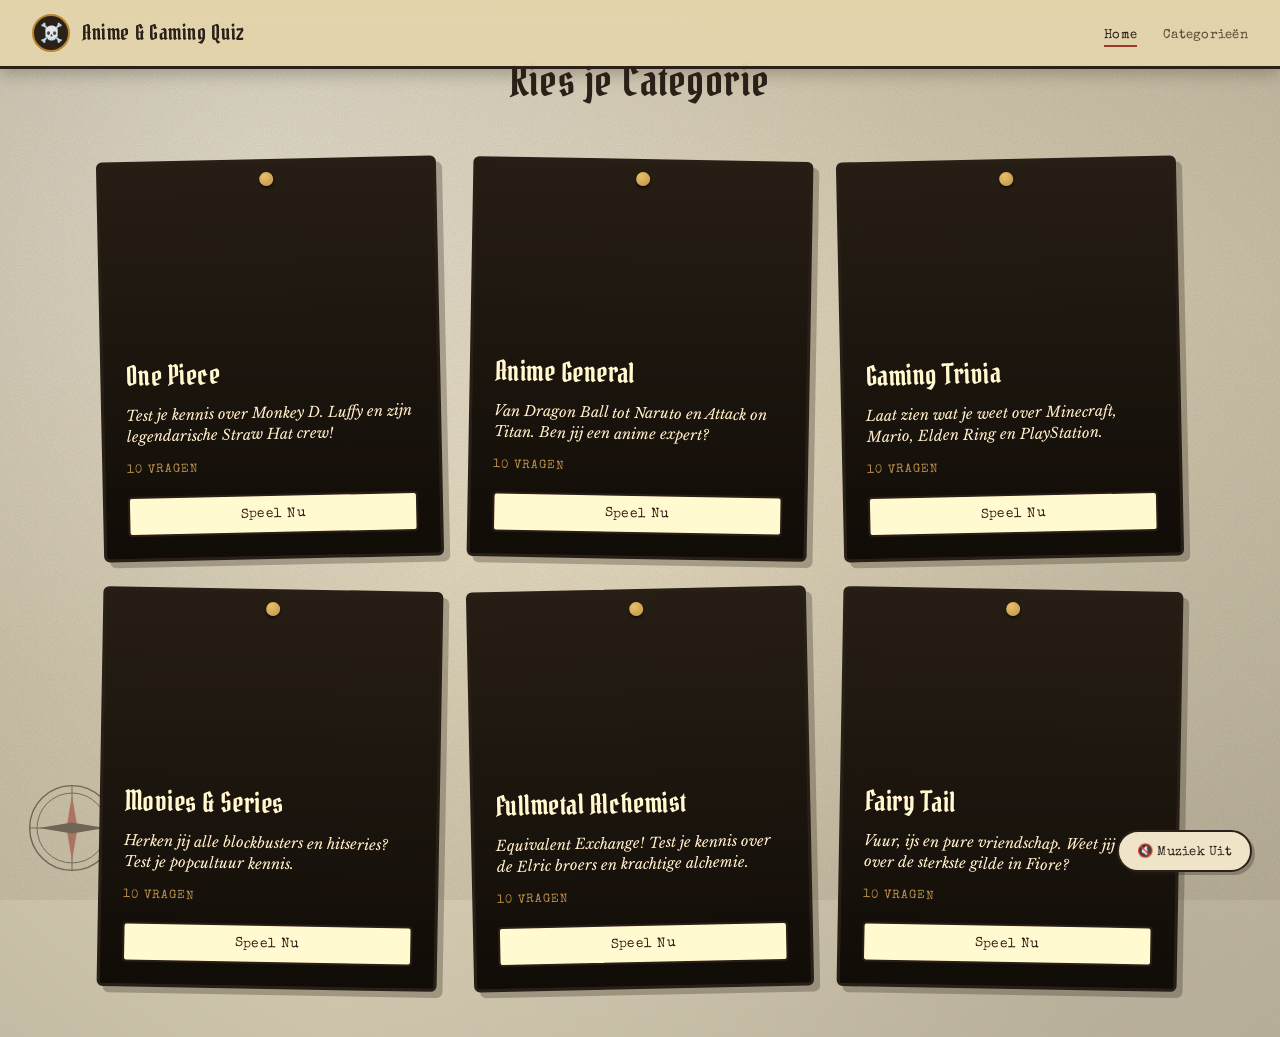
==== commit 328d9f39: "ADD NAV BAR" ====
--- a/quiz.html
+++ b/quiz.html
@@ -8,6 +8,30 @@
     <link rel="stylesheet" href="main.css">
 </head>
 <body>
+
+
+     <nav class="site-nav">
+        <a href="index.html" class="brand">
+            <span class="brand-icon">☠️</span>
+            <span class="brand-title">Anime & Gaming Quiz</span>
+        </a>
+        <ul class="nav-links">
+            <li><a href="index.html" class="active">Home</a></li>
+            <li><a href="quiz.html">Categorieën</a></li>
+        </ul>
+    </nav>
+
+    <svg class="compass-deco" viewBox="0 0 100 100" xmlns="http://www.w3.org/2000/svg">
+        <circle cx="50" cy="50" r="46" fill="none" stroke="#2b2118" stroke-width="1.5"/>
+        <circle cx="50" cy="50" r="38" fill="none" stroke="#2b2118" stroke-width="1"/>
+        <g stroke="#2b2118" stroke-width="1">
+            <line x1="50" y1="4" x2="50" y2="96"/>
+            <line x1="4" y1="50" x2="96" y2="50"/>
+        </g>
+        <polygon points="50,14 56,50 50,86 44,50" fill="#9b3a2e"/>
+        <polygon points="14,50 50,44 86,50 50,56" fill="#2b2118"/>
+    </svg>
+
 
     <div id="selector-screen" class="home-wrapper">
         <h1 class="main-title">Kies je Categorie</h1>
@@ -46,6 +70,24 @@
                     <p class="card-desc">Herken jij alle blockbusters en hitseries? Test je popcultuur kennis.</p>
                     <span class="card-counter">10 Vragen</span>
                     <button class="card-btn" onclick="startQuiz('movies')">Speel Nu</button>
+                </div>
+            </div>
+
+            <div class="quiz-card bg-5">
+                <div class="card-content">
+                    <h2>Fullmetal Alchemist</h2>
+                    <p class="card-desc">Equivalent Exchange! Test je kennis over de Elric broers en krachtige alchemie.</p>
+                    <span class="card-counter">10 Vragen</span>
+                    <button class="card-btn" onclick="startQuiz('fma')">Speel Nu</button>
+                </div>
+            </div>
+
+            <div class="quiz-card bg-6">
+                <div class="card-content">
+                    <h2>Fairy Tail</h2>
+                    <p class="card-desc">Vuur, ijs en pure vriendschap. Weet jij alles over de sterkste gilde in Fiore?</p>
+                    <span class="card-counter">10 Vragen</span>
+                    <button class="card-btn" onclick="startQuiz('fairy-tail')">Speel Nu</button>
                 </div>
             </div>
         </div>
--- a/main.css
+++ b/main.css
@@ -338,6 +338,9 @@
 .bg-2 { background-image: url('https://images.unsplash.com/photo-1578632767115-351597cf2477?w=500'); background-size: cover; background-position: center; filter: sepia(0.35) contrast(1.05); }
 .bg-3 { background-image: url('https://images.unsplash.com/photo-1538481199705-c710c4e965fc?w=500'); background-size: cover; background-position: center; filter: sepia(0.35) contrast(1.05); }
 .bg-4 { background-image: url('https://images.unsplash.com/photo-1536440136628-849c177e76a1?w=500'); background-size: cover; background-position: center; filter: sepia(0.35) contrast(1.05); }
+/* Nieuwe achtergronden voor FMA en Fairy Tail */
+.bg-5 { background-image: url('https://images.unsplash.com/photo-1501139083538-0139583c060f?w=500'); background-size: cover; background-position: center; filter: sepia(0.35) contrast(1.05); } /* FMA: Vintage Zakhorloge / Alchemie vibe */
+.bg-6 { background-image: url('https://images.unsplash.com/photo-1497752531616-c3afd9760a11?w=500'); background-size: cover; background-position: center; filter: sepia(0.35) contrast(1.05); } /* Fairy Tail: Vuur / Magie vibe */
 
 /* ==========================================================================
    4. HET QUIZ SPEELSCHERM — scheepslogboek
@@ -512,3 +515,93 @@
         animation-duration: 0.001ms !important;
     }
 }
+
+/* Kompasroos in de hoek, als kaartdecoratie */
+.compass-deco {
+    position: fixed;
+    bottom: 26px;
+    left: 26px;
+    width: 92px;
+    height: 92px;
+    opacity: 0.55;
+    pointer-events: none;
+    z-index: 0;
+}
+
+/* ==========================================================================
+   1b. NAVIGATIEBALK — bovenaan elke pagina
+   ========================================================================== */
+.site-nav {
+    position: fixed;
+    top: 0;
+    left: 0;
+    right: 0;
+    z-index: 50;
+    display: flex;
+    align-items: center;
+    justify-content: space-between;
+    padding: 14px 32px;
+    background: linear-gradient(180deg, var(--parchment-dark) 0%, rgba(226,211,171,0.96) 100%);
+    border-bottom: 3px solid var(--ink);
+    box-shadow: 0 6px 14px rgba(43,33,24,0.25);
+}
+
+.site-nav .brand {
+    display: flex;
+    align-items: center;
+    gap: 12px;
+    text-decoration: none;
+    color: var(--ink);
+}
+
+.site-nav .brand-icon {
+    width: 38px;
+    height: 38px;
+    border-radius: 50%;
+    background: var(--ink);
+    display: flex;
+    align-items: center;
+    justify-content: center;
+    font-size: 1.15rem;
+    border: 2px solid var(--gold);
+    flex-shrink: 0;
+}
+
+.site-nav .brand-title {
+    font-family: 'Pirata One', serif;
+    font-size: 1.3rem;
+    letter-spacing: 0.03em;
+}
+
+.site-nav .nav-links {
+    display: flex;
+    align-items: center;
+    gap: 26px;
+    list-style: none;
+}
+
+.site-nav .nav-links a {
+    font-family: 'Special Elite', monospace;
+    font-size: 0.82rem;
+    letter-spacing: 0.02em;
+    color: var(--ink-soft);
+    text-decoration: none;
+    padding-bottom: 3px;
+    border-bottom: 2px solid transparent;
+    transition: color 0.15s ease, border-color 0.15s ease;
+}
+
+.site-nav .nav-links a:hover,
+.site-nav .nav-links a.active {
+    color: var(--ink);
+    border-color: var(--wax);
+}
+
+@media (max-width: 640px) {
+    .site-nav { padding: 12px 10px; }
+    .site-nav .brand-title { font-size: 1rem; }
+    .site-nav .nav-links { gap: 14px; }
+    .site-nav .nav-links a { font-size: 0.72rem; }
+    body { padding-top: 92px; }
+}
+
